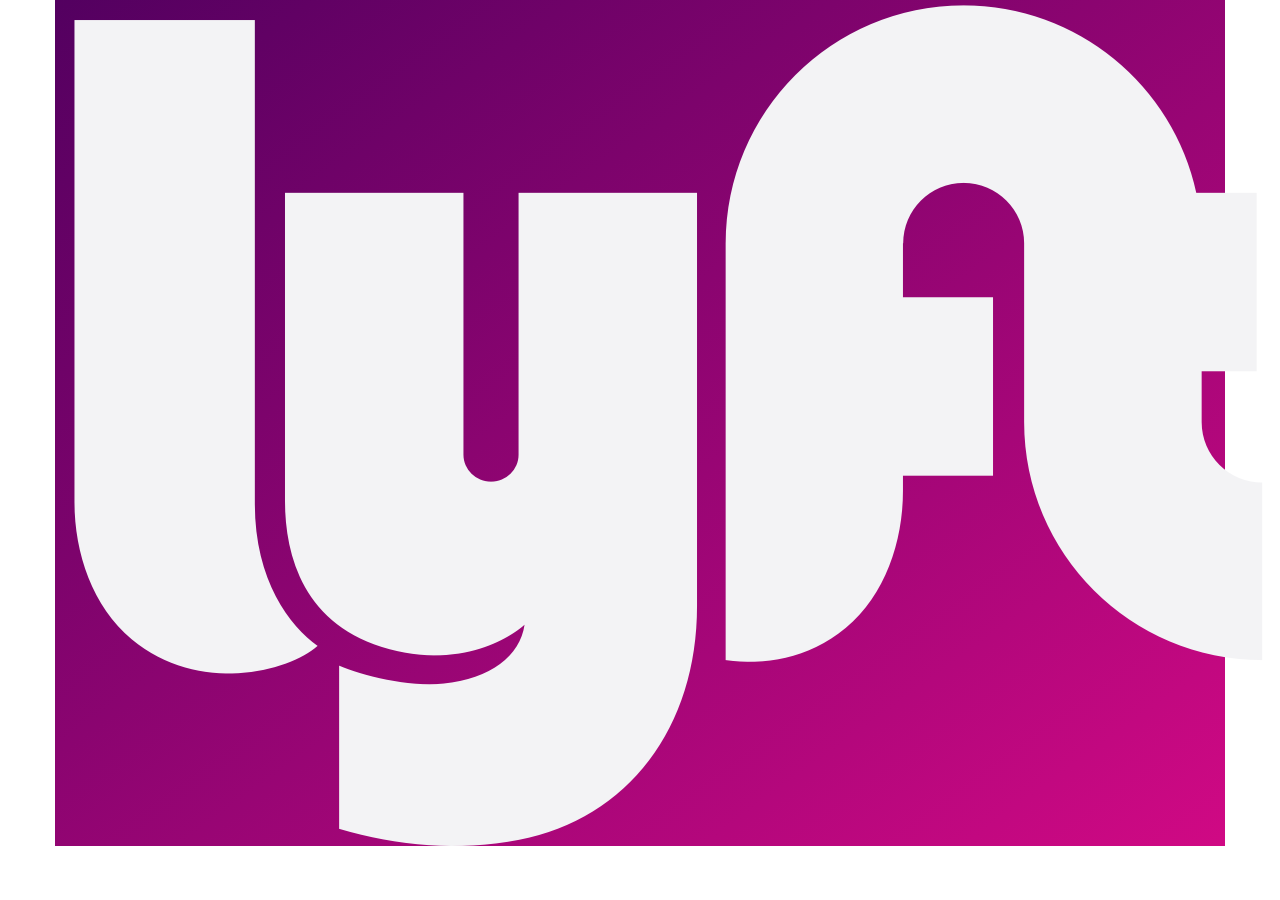
==== views/splashview.html @ cab02d53 "estructura finalizada" ====
<!DOCTYPE html>
<html lang="en">
<head>
  <meta charset="UTF-8">
  <meta name="viewport" content="width=device-width, initial-scale=1.0">
  <meta http-equiv="X-UA-Compatible" content="ie=edge">
  <title>Document</title>
  <link rel="stylesheet" href="../vendors/bootstrap/css/bootstrap.min.css">
  <link rel="stylesheet" href="../css/main.css">
</head>
<body>
  <div class="container splash">
    <div class="row">
      <div class="col-xs-12">
        <figure>
          <img src="../assets/images/logo-white.png" alt="logo-splash">
        </figure>
      </div>
    </div>
  </div>
  <script src="https://code.jquery.com/jquery-3.2.1.js"></script>
  <script type="text/javascript" src="../vendors/bootstrap/js/bootstrap.min.js"></script>
  <script type="text/javascript" src="../js/app.js"></script>
</body>
</html>
---- css/main.css ----
* {
  margin: 0;
  padding: 0;
  box-sizing: border-box;
}

/*Vista splash*/

.splash {
  background: linear-gradient(to top left, #D00984,#530060);
}
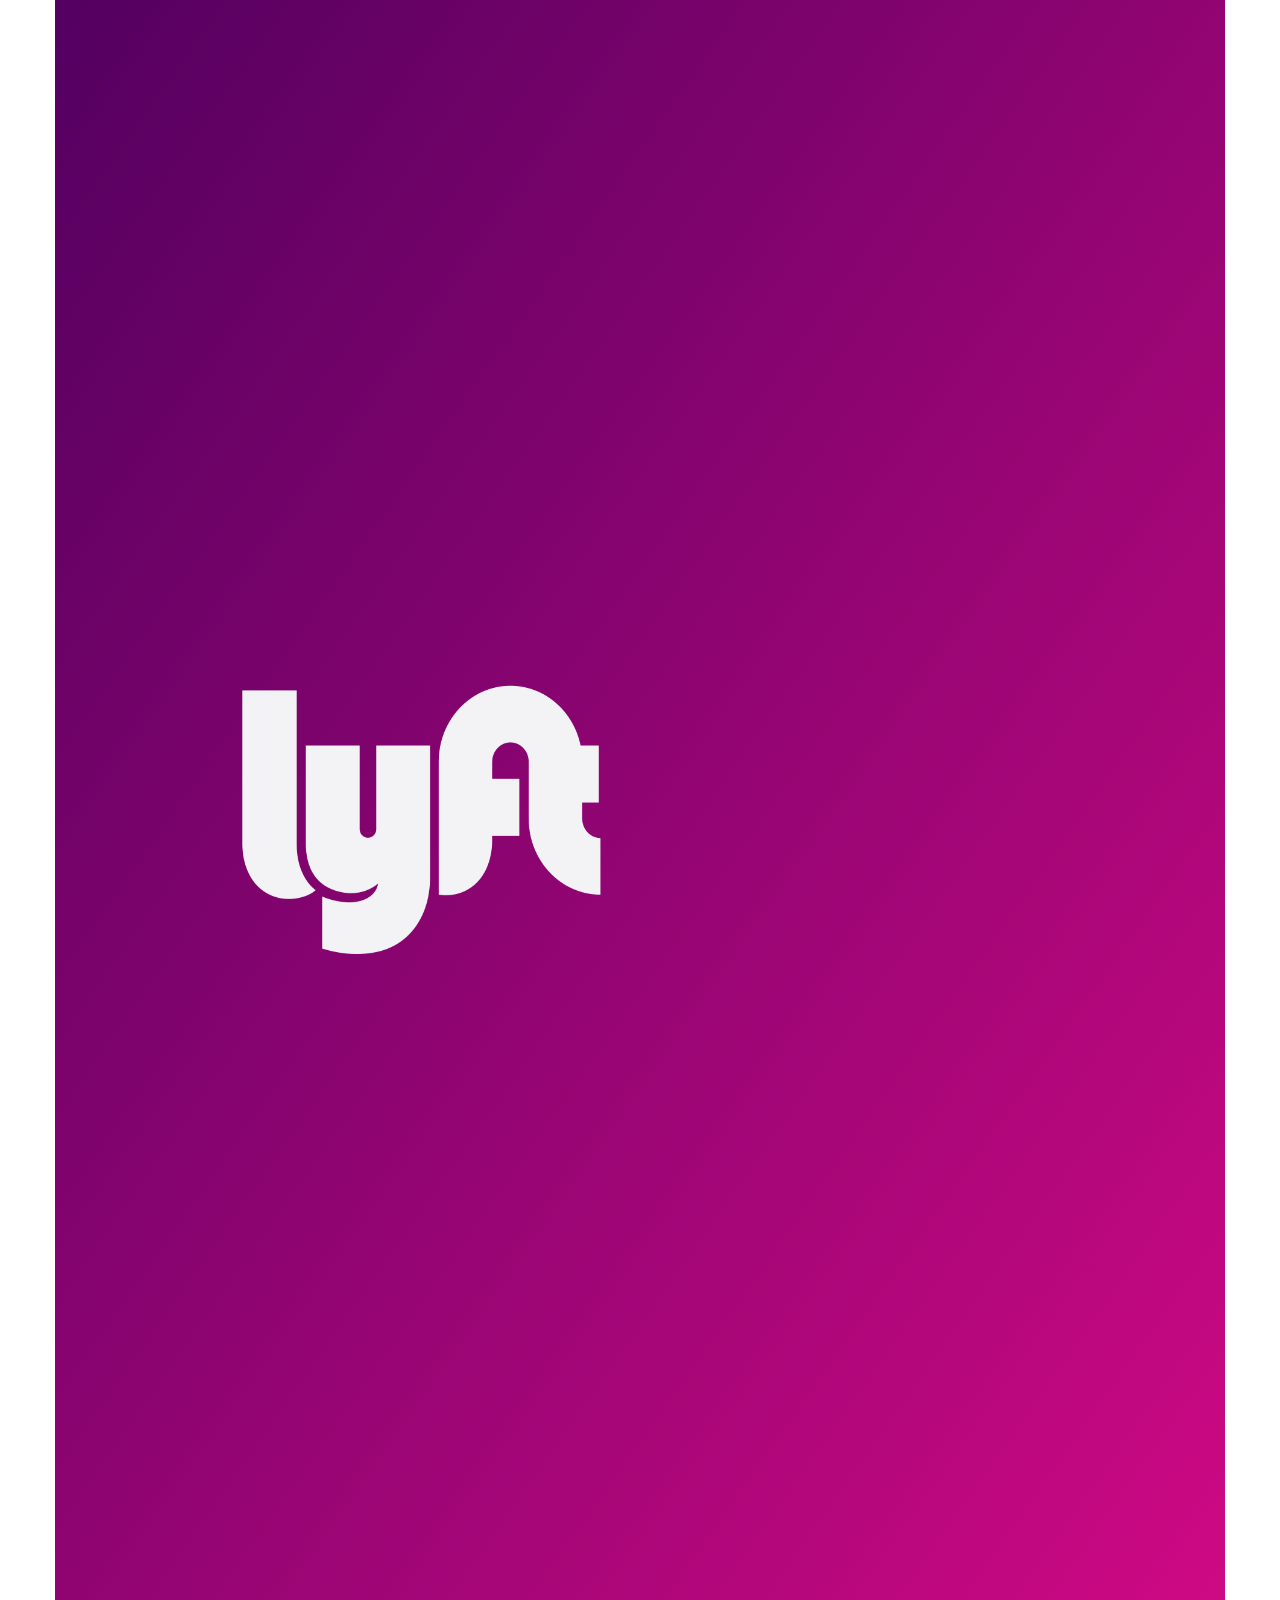
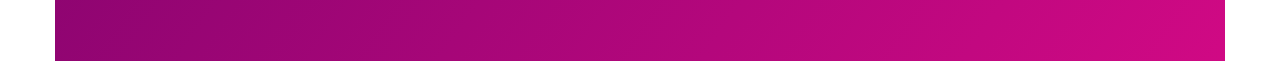
==== commit 0b4d8f37: "splash view" ====
--- a/views/splashview.html
+++ b/views/splashview.html
@@ -4,7 +4,7 @@
   <meta charset="UTF-8">
   <meta name="viewport" content="width=device-width, initial-scale=1.0">
   <meta http-equiv="X-UA-Compatible" content="ie=edge">
-  <title>Document</title>
+  <title>splash</title>
   <link rel="stylesheet" href="../vendors/bootstrap/css/bootstrap.min.css">
   <link rel="stylesheet" href="../css/main.css">
 </head>
@@ -12,8 +12,8 @@
   <div class="container splash">
     <div class="row">
       <div class="col-xs-12">
-        <figure>
-          <img src="../assets/images/logo-white.png" alt="logo-splash">
+        <figure class="fg-splash">
+          <img src="../assets/images/logo-white.png" alt="logo-splash" class="logo-splash">
         </figure>
       </div>
     </div>
--- a/css/main.css
+++ b/css/main.css
@@ -8,4 +8,16 @@
 
 .splash {
   background: linear-gradient(to top left, #D00984,#530060);
+  background-repeat: no-repeat;
+}
+
+.logo-splash {
+  height:30vh;
+  width: 40vh;
+}
+
+.fg-splash {
+  margin-top: 60%;
+  margin-bottom: 62%;
+  margin-left: 15%;
 }